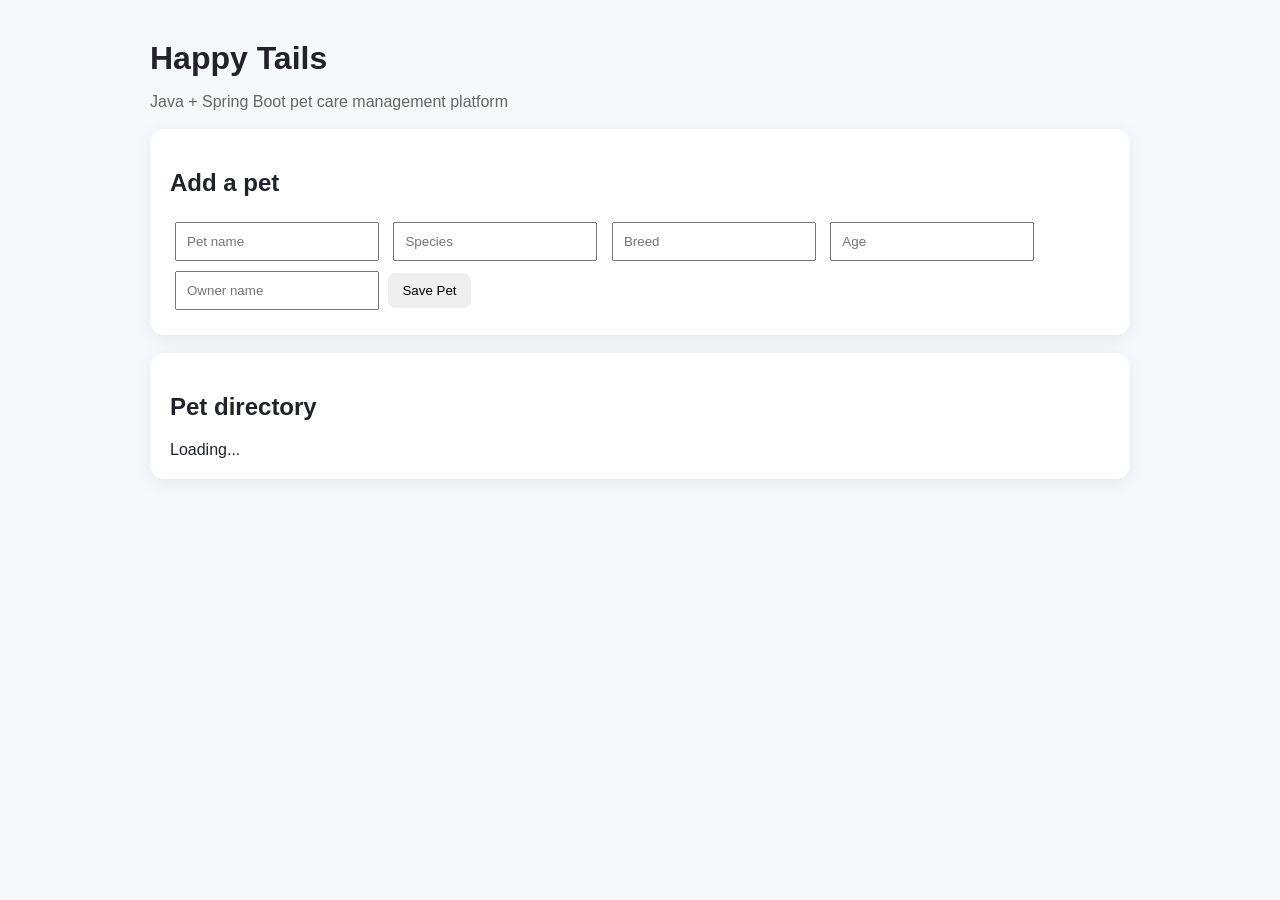
==== src/main/resources/static/index.html @ 71989a13 "Rebuild Happy Tails with Java and Spring Boot" ====
<!doctype html>
<html lang="en">
<head>
  <meta charset="utf-8">
  <meta name="viewport" content="width=device-width, initial-scale=1">
  <title>Happy Tails Pet Care</title>
  <style>
    body{font-family:Arial,sans-serif;max-width:980px;margin:40px auto;padding:0 20px;background:#f7f8fb;color:#20242a}h1{margin-bottom:6px}.card{background:white;border-radius:14px;padding:20px;margin:18px 0;box-shadow:0 4px 18px rgba(0,0,0,.07)}input{padding:10px;margin:5px;width:180px}button{padding:10px 14px;border:0;border-radius:8px;cursor:pointer}.pet{padding:12px 0;border-bottom:1px solid #eee}.muted{color:#666}
  </style>
</head>
<body>
  <h1>Happy Tails</h1>
  <p class="muted">Java + Spring Boot pet care management platform</p>
  <div class="card">
    <h2>Add a pet</h2>
    <form id="petForm">
      <input id="name" placeholder="Pet name" required>
      <input id="species" placeholder="Species" required>
      <input id="breed" placeholder="Breed">
      <input id="age" type="number" min="0" placeholder="Age" required>
      <input id="ownerName" placeholder="Owner name">
      <button type="submit">Save Pet</button>
    </form>
  </div>
  <div class="card"><h2>Pet directory</h2><div id="pets">Loading...</div></div>
<script>
async function loadPets(){const r=await fetch('/api/pets');const pets=await r.json();document.getElementById('pets').innerHTML=pets.length?pets.map(p=>`<div class="pet"><strong>${p.name}</strong> — ${p.species}${p.breed?' / '+p.breed:''}, age ${p.age}${p.ownerName?' · Owner: '+p.ownerName:''}</div>`).join(''):'No pets added yet.'}
document.getElementById('petForm').addEventListener('submit',async e=>{e.preventDefault();const body={name:name.value,species:species.value,breed:breed.value,age:Number(age.value),ownerName:ownerName.value};await fetch('/api/pets',{method:'POST',headers:{'Content-Type':'application/json'},body:JSON.stringify(body)});e.target.reset();loadPets();});
loadPets();
</script>
</body>
</html>
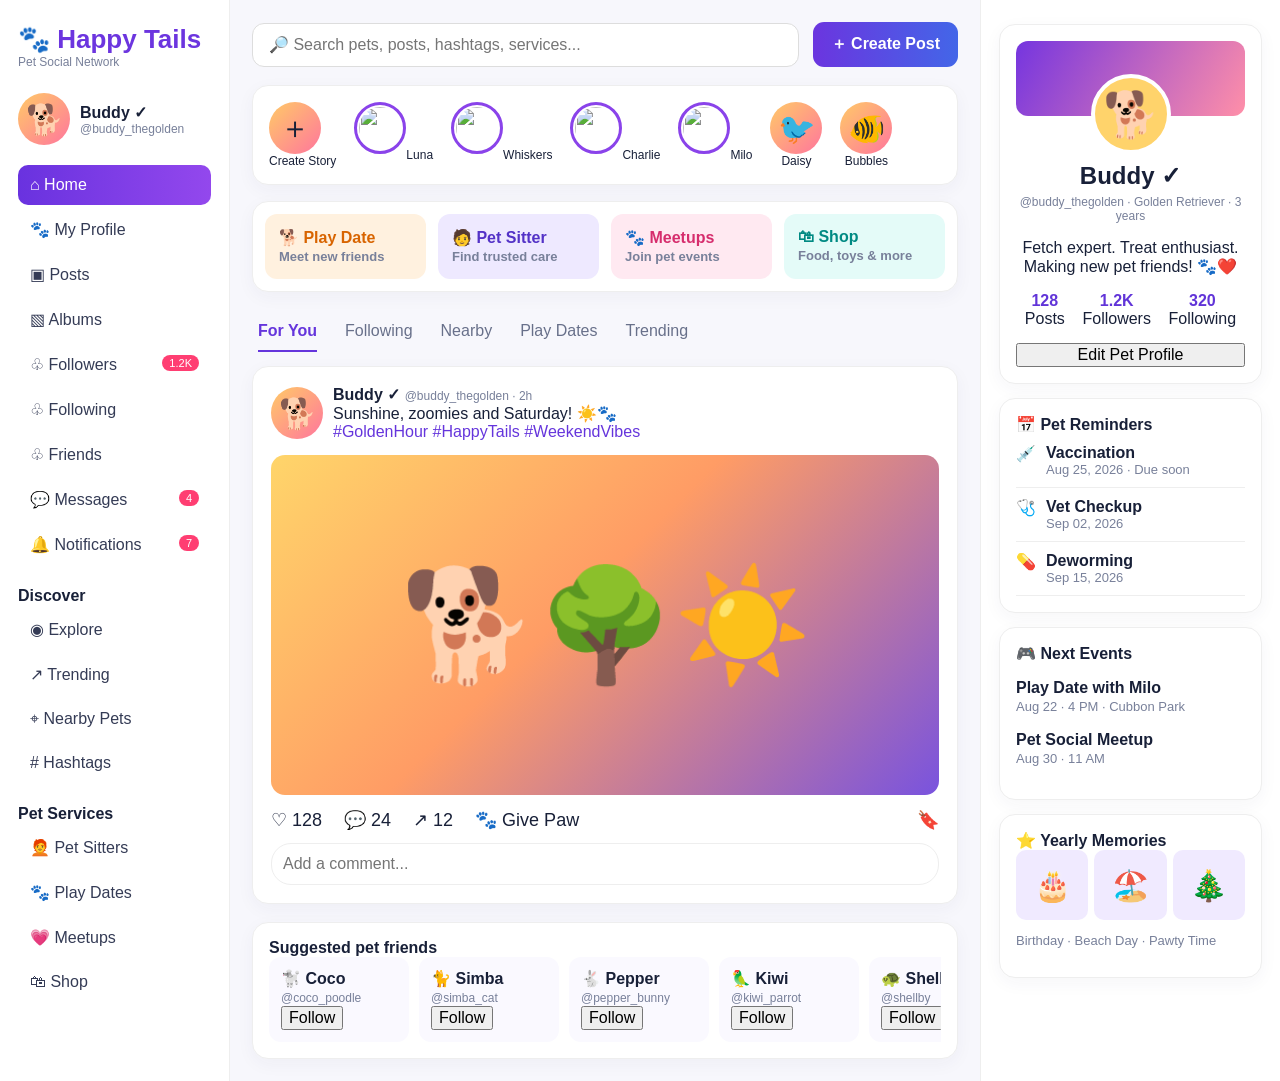
==== commit 7d4a0f99: "Redesign Happy Tails as professional pet social network" ====
--- a/src/main/resources/static/index.html
+++ b/src/main/resources/static/index.html
@@ -1,32 +1 @@
-<!doctype html>
-<html lang="en">
-<head>
-  <meta charset="utf-8">
-  <meta name="viewport" content="width=device-width, initial-scale=1">
-  <title>Happy Tails Pet Care</title>
-  <style>
-    body{font-family:Arial,sans-serif;max-width:980px;margin:40px auto;padding:0 20px;background:#f7f8fb;color:#20242a}h1{margin-bottom:6px}.card{background:white;border-radius:14px;padding:20px;margin:18px 0;box-shadow:0 4px 18px rgba(0,0,0,.07)}input{padding:10px;margin:5px;width:180px}button{padding:10px 14px;border:0;border-radius:8px;cursor:pointer}.pet{padding:12px 0;border-bottom:1px solid #eee}.muted{color:#666}
-  </style>
-</head>
-<body>
-  <h1>Happy Tails</h1>
-  <p class="muted">Java + Spring Boot pet care management platform</p>
-  <div class="card">
-    <h2>Add a pet</h2>
-    <form id="petForm">
-      <input id="name" placeholder="Pet name" required>
-      <input id="species" placeholder="Species" required>
-      <input id="breed" placeholder="Breed">
-      <input id="age" type="number" min="0" placeholder="Age" required>
-      <input id="ownerName" placeholder="Owner name">
-      <button type="submit">Save Pet</button>
-    </form>
-  </div>
-  <div class="card"><h2>Pet directory</h2><div id="pets">Loading...</div></div>
-<script>
-async function loadPets(){const r=await fetch('/api/pets');const pets=await r.json();document.getElementById('pets').innerHTML=pets.length?pets.map(p=>`<div class="pet"><strong>${p.name}</strong> — ${p.species}${p.breed?' / '+p.breed:''}, age ${p.age}${p.ownerName?' · Owner: '+p.ownerName:''}</div>`).join(''):'No pets added yet.'}
-document.getElementById('petForm').addEventListener('submit',async e=>{e.preventDefault();const body={name:name.value,species:species.value,breed:breed.value,age:Number(age.value),ownerName:ownerName.value};await fetch('/api/pets',{method:'POST',headers:{'Content-Type':'application/json'},body:JSON.stringify(body)});e.target.reset();loadPets();});
-loadPets();
-</script>
-</body>
-</html>
+<!doctype html><html lang="en"><head><meta charset="utf-8"><meta name="viewport" content="width=device-width,initial-scale=1"><title>Happy Tails — Pet Social Network</title><style>*{box-sizing:border-box}body{margin:0;font-family:Inter,Arial,sans-serif;background:#f7f7fc;color:#182038}button,input{font:inherit}.app{display:grid;grid-template-columns:230px 1fr 300px;min-height:100vh}.side,.right{background:#fff;padding:24px 18px;border-right:1px solid #eee}.right{border:0;border-left:1px solid #eee}.logo{font-size:26px;font-weight:800;color:#6c35df}.tag{font-size:12px;color:#78809a;margin-bottom:24px}.profile{display:flex;gap:10px;align-items:center;margin:20px 0}.avatar,.story img,.mini img{width:52px;height:52px;border-radius:50%;object-fit:cover}.avatar{display:grid;place-items:center;background:linear-gradient(135deg,#ffca67,#ff769d);font-size:30px}.handle{font-size:12px;color:#78809a}.nav a{display:block;padding:11px 12px;margin:4px 0;border-radius:10px;color:#343b55;text-decoration:none}.nav a:hover,.nav .active{background:linear-gradient(90deg,#6932df,#9348ed);color:white}.badge{float:right;background:#ff3e72;color:#fff;border-radius:20px;padding:2px 7px;font-size:11px}.main{padding:22px;min-width:0}.top{display:flex;gap:14px;align-items:center;margin-bottom:18px}.search{flex:1;padding:12px 16px;border:1px solid #ddd;border-radius:12px;background:#fff}.primary{background:linear-gradient(90deg,#6b35df,#4366e8);color:#fff;border:0;padding:12px 18px;border-radius:11px;font-weight:700;cursor:pointer}.stories,.quick,.card{background:#fff;border:1px solid #eee;border-radius:16px;box-shadow:0 5px 18px #31265b0b}.stories{display:flex;gap:18px;padding:16px;overflow:auto}.story{text-align:center;font-size:12px}.story img{border:3px solid #8a43ea;padding:2px}.quick{display:grid;grid-template-columns:repeat(4,1fr);gap:12px;padding:12px;margin:16px 0}.q{padding:14px;border-radius:12px;font-weight:700;cursor:pointer}.q:nth-child(1){background:#fff1df;color:#d86400}.q:nth-child(2){background:#eee9ff;color:#5332c7}.q:nth-child(3){background:#ffe9f1;color:#d62d6d}.q:nth-child(4){background:#e4fbf8;color:#008a83}.tabs{display:flex;gap:28px;padding:14px 6px;color:#68708a}.tabs b{color:#6535dc;border-bottom:2px solid #6535dc;padding-bottom:10px}.post{padding:18px;margin-bottom:18px}.posthead{display:flex;align-items:center;gap:10px}.postimg{height:340px;border-radius:14px;margin:14px 0;background:linear-gradient(135deg,#ffd56a,#ff9c65 45%,#7953de);display:grid;place-items:center;font-size:110px;overflow:hidden}.actions{display:flex;gap:22px;font-size:18px}.muted{color:#78809a;font-size:13px}.comment{margin-top:12px;width:100%;padding:11px;border:1px solid #eee;border-radius:20px}.suggest{padding:16px}.pets{display:flex;gap:10px;overflow:auto}.petpill{min-width:140px;padding:12px;background:#faf9ff;border-radius:12px}.right .card{padding:16px;margin-bottom:14px}.cover{height:75px;border-radius:12px;background:linear-gradient(120deg,#7535df,#ff8fa8)}.bigpet{width:80px;height:80px;border-radius:50%;background:#ffd36b;display:grid;place-items:center;font-size:45px;margin:-42px auto 8px;border:4px solid white}.stats{display:flex;justify-content:space-around;text-align:center;margin:15px 0}.stats b{display:block;color:#6134d8}.rem{display:flex;gap:10px;padding:10px 0;border-bottom:1px solid #eee}.memory{display:grid;grid-template-columns:repeat(3,1fr);gap:6px}.memory div{height:70px;border-radius:10px;display:grid;place-items:center;font-size:30px;background:#f0eaff}@media(max-width:1050px){.app{grid-template-columns:190px 1fr}.right{display:none}}@media(max-width:720px){.app{display:block}.side{display:none}.main{padding:12px}.quick{grid-template-columns:1fr 1fr}.postimg{height:260px}}</style></head><body><div class="app"><aside class="side"><div class="logo">🐾 Happy Tails</div><div class="tag">Pet Social Network</div><div class="profile"><div class="avatar">🐕</div><div><b>Buddy ✓</b><div class="handle">@buddy_thegolden</div></div></div><nav class="nav"><a class="active">⌂ Home</a><a>🐾 My Profile</a><a>▣ Posts</a><a>▧ Albums</a><a>♧ Followers <span class="badge">1.2K</span></a><a>♧ Following</a><a>♧ Friends</a><a>💬 Messages <span class="badge">4</span></a><a>🔔 Notifications <span class="badge">7</span></a><br><b>Discover</b><a>◉ Explore</a><a>↗ Trending</a><a>⌖ Nearby Pets</a><a># Hashtags</a><br><b>Pet Services</b><a>🧑‍🦰 Pet Sitters</a><a>🐾 Play Dates</a><a>💗 Meetups</a><a>🛍 Shop</a></nav></aside><main class="main"><div class="top"><input class="search" placeholder="🔎 Search pets, posts, hashtags, services..."><button class="primary" onclick="alert('Create a new pet post')">＋ Create Post</button></div><section class="stories"><div class="story"><div class="avatar">＋</div>Create Story</div><div class="story"><img src="https://images.unsplash.com/photo-1558788353-f76d92427f16?auto=format&fit=crop&w=120&q=80">Luna</div><div class="story"><img src="https://images.unsplash.com/photo-1573865526739-10659fec78a5?auto=format&fit=crop&w=120&q=80">Whiskers</div><div class="story"><img src="https://images.unsplash.com/photo-1585110396000-c9ffd4e4b308?auto=format&fit=crop&w=120&q=80">Charlie</div><div class="story"><img src="https://images.unsplash.com/photo-1548199973-03cce0bbc87b?auto=format&fit=crop&w=120&q=80">Milo</div><div class="story"><div class="avatar">🐦</div>Daisy</div><div class="story"><div class="avatar">🐠</div>Bubbles</div></section><section class="quick"><div class="q">🐕 Play Date<br><span class="muted">Meet new friends</span></div><div class="q">🧑 Pet Sitter<br><span class="muted">Find trusted care</span></div><div class="q">🐾 Meetups<br><span class="muted">Join pet events</span></div><div class="q">🛍 Shop<br><span class="muted">Food, toys & more</span></div></section><div class="tabs"><b>For You</b><span>Following</span><span>Nearby</span><span>Play Dates</span><span>Trending</span></div><article class="card post"><div class="posthead"><div class="avatar">🐕</div><div><b>Buddy ✓</b> <span class="handle">@buddy_thegolden · 2h</span><div>Sunshine, zoomies and Saturday! ☀️🐾</div><div style="color:#6535dc">#GoldenHour #HappyTails #WeekendVibes</div></div></div><div class="postimg">🐕🌳☀️</div><div class="actions"><span onclick="this.textContent='❤️ 129'" style="cursor:pointer">♡ 128</span><span>💬 24</span><span>↗ 12</span><span>🐾 Give Paw</span><span style="margin-left:auto">🔖</span></div><input class="comment" placeholder="Add a comment..."></article><section class="card suggest"><b>Suggested pet friends</b><div class="pets"><div class="petpill">🐩 <b>Coco</b><br><span class="handle">@coco_poodle</span><br><button>Follow</button></div><div class="petpill">🐈 <b>Simba</b><br><span class="handle">@simba_cat</span><br><button>Follow</button></div><div class="petpill">🐇 <b>Pepper</b><br><span class="handle">@pepper_bunny</span><br><button>Follow</button></div><div class="petpill">🦜 <b>Kiwi</b><br><span class="handle">@kiwi_parrot</span><br><button>Follow</button></div><div class="petpill">🐢 <b>Shellby</b><br><span class="handle">@shellby</span><br><button>Follow</button></div></div></section></main><aside class="right"><section class="card"><div class="cover"></div><div class="bigpet">🐕</div><h2 style="text-align:center;margin:5px">Buddy ✓</h2><div class="handle" style="text-align:center">@buddy_thegolden · Golden Retriever · 3 years</div><p style="text-align:center">Fetch expert. Treat enthusiast. Making new pet friends! 🐾❤️</p><div class="stats"><div><b>128</b>Posts</div><div><b>1.2K</b>Followers</div><div><b>320</b>Following</div></div><button style="width:100%">Edit Pet Profile</button></section><section class="card"><b>📅 Pet Reminders</b><div class="rem"><span>💉</span><div><b>Vaccination</b><div class="muted">Aug 25, 2026 · Due soon</div></div></div><div class="rem"><span>🩺</span><div><b>Vet Checkup</b><div class="muted">Sep 02, 2026</div></div></div><div class="rem"><span>💊</span><div><b>Deworming</b><div class="muted">Sep 15, 2026</div></div></div></section><section class="card"><b>🎮 Next Events</b><p><b>Play Date with Milo</b><br><span class="muted">Aug 22 · 4 PM · Cubbon Park</span></p><p><b>Pet Social Meetup</b><br><span class="muted">Aug 30 · 11 AM</span></p></section><section class="card"><b>⭐ Yearly Memories</b><div class="memory"><div>🎂</div><div>🏖️</div><div>🎄</div></div><p class="muted">Birthday · Beach Day · Pawty Time</p></section></aside></div><script>document.querySelectorAll('.petpill button').forEach(b=>b.onclick=()=>{b.textContent=b.textContent==='Following'?'Follow':'Following'});</script></body></html>
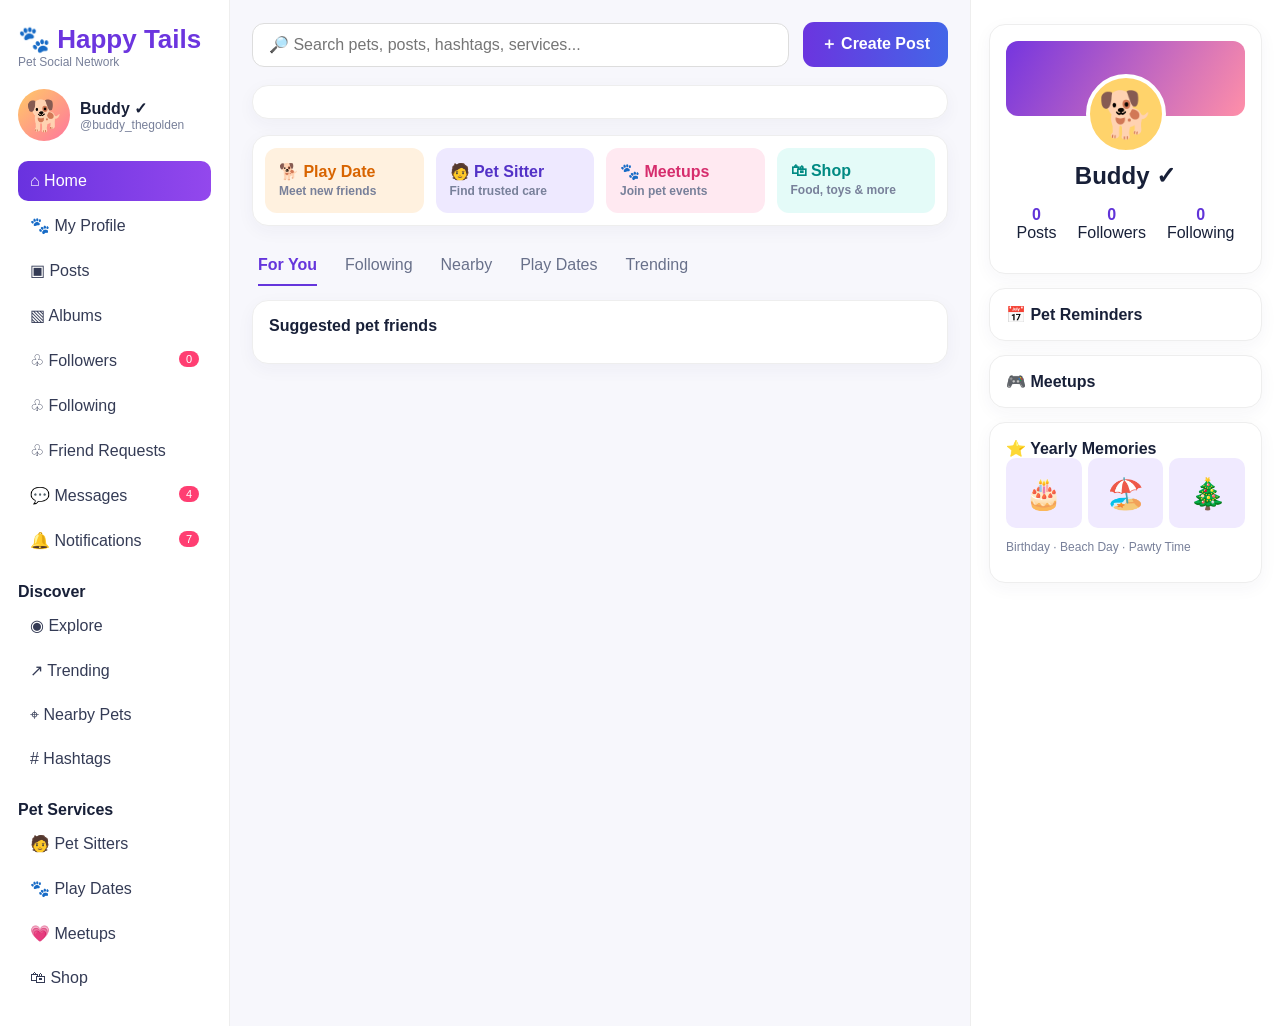
==== commit 3692a57f: "Connect pet social UI to Spring Boot APIs" ====
--- a/src/main/resources/static/index.html
+++ b/src/main/resources/static/index.html
@@ -1 +1,15 @@
-<!doctype html><html lang="en"><head><meta charset="utf-8"><meta name="viewport" content="width=device-width,initial-scale=1"><title>Happy Tails — Pet Social Network</title><style>*{box-sizing:border-box}body{margin:0;font-family:Inter,Arial,sans-serif;background:#f7f7fc;color:#182038}button,input{font:inherit}.app{display:grid;grid-template-columns:230px 1fr 300px;min-height:100vh}.side,.right{background:#fff;padding:24px 18px;border-right:1px solid #eee}.right{border:0;border-left:1px solid #eee}.logo{font-size:26px;font-weight:800;color:#6c35df}.tag{font-size:12px;color:#78809a;margin-bottom:24px}.profile{display:flex;gap:10px;align-items:center;margin:20px 0}.avatar,.story img,.mini img{width:52px;height:52px;border-radius:50%;object-fit:cover}.avatar{display:grid;place-items:center;background:linear-gradient(135deg,#ffca67,#ff769d);font-size:30px}.handle{font-size:12px;color:#78809a}.nav a{display:block;padding:11px 12px;margin:4px 0;border-radius:10px;color:#343b55;text-decoration:none}.nav a:hover,.nav .active{background:linear-gradient(90deg,#6932df,#9348ed);color:white}.badge{float:right;background:#ff3e72;color:#fff;border-radius:20px;padding:2px 7px;font-size:11px}.main{padding:22px;min-width:0}.top{display:flex;gap:14px;align-items:center;margin-bottom:18px}.search{flex:1;padding:12px 16px;border:1px solid #ddd;border-radius:12px;background:#fff}.primary{background:linear-gradient(90deg,#6b35df,#4366e8);color:#fff;border:0;padding:12px 18px;border-radius:11px;font-weight:700;cursor:pointer}.stories,.quick,.card{background:#fff;border:1px solid #eee;border-radius:16px;box-shadow:0 5px 18px #31265b0b}.stories{display:flex;gap:18px;padding:16px;overflow:auto}.story{text-align:center;font-size:12px}.story img{border:3px solid #8a43ea;padding:2px}.quick{display:grid;grid-template-columns:repeat(4,1fr);gap:12px;padding:12px;margin:16px 0}.q{padding:14px;border-radius:12px;font-weight:700;cursor:pointer}.q:nth-child(1){background:#fff1df;color:#d86400}.q:nth-child(2){background:#eee9ff;color:#5332c7}.q:nth-child(3){background:#ffe9f1;color:#d62d6d}.q:nth-child(4){background:#e4fbf8;color:#008a83}.tabs{display:flex;gap:28px;padding:14px 6px;color:#68708a}.tabs b{color:#6535dc;border-bottom:2px solid #6535dc;padding-bottom:10px}.post{padding:18px;margin-bottom:18px}.posthead{display:flex;align-items:center;gap:10px}.postimg{height:340px;border-radius:14px;margin:14px 0;background:linear-gradient(135deg,#ffd56a,#ff9c65 45%,#7953de);display:grid;place-items:center;font-size:110px;overflow:hidden}.actions{display:flex;gap:22px;font-size:18px}.muted{color:#78809a;font-size:13px}.comment{margin-top:12px;width:100%;padding:11px;border:1px solid #eee;border-radius:20px}.suggest{padding:16px}.pets{display:flex;gap:10px;overflow:auto}.petpill{min-width:140px;padding:12px;background:#faf9ff;border-radius:12px}.right .card{padding:16px;margin-bottom:14px}.cover{height:75px;border-radius:12px;background:linear-gradient(120deg,#7535df,#ff8fa8)}.bigpet{width:80px;height:80px;border-radius:50%;background:#ffd36b;display:grid;place-items:center;font-size:45px;margin:-42px auto 8px;border:4px solid white}.stats{display:flex;justify-content:space-around;text-align:center;margin:15px 0}.stats b{display:block;color:#6134d8}.rem{display:flex;gap:10px;padding:10px 0;border-bottom:1px solid #eee}.memory{display:grid;grid-template-columns:repeat(3,1fr);gap:6px}.memory div{height:70px;border-radius:10px;display:grid;place-items:center;font-size:30px;background:#f0eaff}@media(max-width:1050px){.app{grid-template-columns:190px 1fr}.right{display:none}}@media(max-width:720px){.app{display:block}.side{display:none}.main{padding:12px}.quick{grid-template-columns:1fr 1fr}.postimg{height:260px}}</style></head><body><div class="app"><aside class="side"><div class="logo">🐾 Happy Tails</div><div class="tag">Pet Social Network</div><div class="profile"><div class="avatar">🐕</div><div><b>Buddy ✓</b><div class="handle">@buddy_thegolden</div></div></div><nav class="nav"><a class="active">⌂ Home</a><a>🐾 My Profile</a><a>▣ Posts</a><a>▧ Albums</a><a>♧ Followers <span class="badge">1.2K</span></a><a>♧ Following</a><a>♧ Friends</a><a>💬 Messages <span class="badge">4</span></a><a>🔔 Notifications <span class="badge">7</span></a><br><b>Discover</b><a>◉ Explore</a><a>↗ Trending</a><a>⌖ Nearby Pets</a><a># Hashtags</a><br><b>Pet Services</b><a>🧑‍🦰 Pet Sitters</a><a>🐾 Play Dates</a><a>💗 Meetups</a><a>🛍 Shop</a></nav></aside><main class="main"><div class="top"><input class="search" placeholder="🔎 Search pets, posts, hashtags, services..."><button class="primary" onclick="alert('Create a new pet post')">＋ Create Post</button></div><section class="stories"><div class="story"><div class="avatar">＋</div>Create Story</div><div class="story"><img src="https://images.unsplash.com/photo-1558788353-f76d92427f16?auto=format&fit=crop&w=120&q=80">Luna</div><div class="story"><img src="https://images.unsplash.com/photo-1573865526739-10659fec78a5?auto=format&fit=crop&w=120&q=80">Whiskers</div><div class="story"><img src="https://images.unsplash.com/photo-1585110396000-c9ffd4e4b308?auto=format&fit=crop&w=120&q=80">Charlie</div><div class="story"><img src="https://images.unsplash.com/photo-1548199973-03cce0bbc87b?auto=format&fit=crop&w=120&q=80">Milo</div><div class="story"><div class="avatar">🐦</div>Daisy</div><div class="story"><div class="avatar">🐠</div>Bubbles</div></section><section class="quick"><div class="q">🐕 Play Date<br><span class="muted">Meet new friends</span></div><div class="q">🧑 Pet Sitter<br><span class="muted">Find trusted care</span></div><div class="q">🐾 Meetups<br><span class="muted">Join pet events</span></div><div class="q">🛍 Shop<br><span class="muted">Food, toys & more</span></div></section><div class="tabs"><b>For You</b><span>Following</span><span>Nearby</span><span>Play Dates</span><span>Trending</span></div><article class="card post"><div class="posthead"><div class="avatar">🐕</div><div><b>Buddy ✓</b> <span class="handle">@buddy_thegolden · 2h</span><div>Sunshine, zoomies and Saturday! ☀️🐾</div><div style="color:#6535dc">#GoldenHour #HappyTails #WeekendVibes</div></div></div><div class="postimg">🐕🌳☀️</div><div class="actions"><span onclick="this.textContent='❤️ 129'" style="cursor:pointer">♡ 128</span><span>💬 24</span><span>↗ 12</span><span>🐾 Give Paw</span><span style="margin-left:auto">🔖</span></div><input class="comment" placeholder="Add a comment..."></article><section class="card suggest"><b>Suggested pet friends</b><div class="pets"><div class="petpill">🐩 <b>Coco</b><br><span class="handle">@coco_poodle</span><br><button>Follow</button></div><div class="petpill">🐈 <b>Simba</b><br><span class="handle">@simba_cat</span><br><button>Follow</button></div><div class="petpill">🐇 <b>Pepper</b><br><span class="handle">@pepper_bunny</span><br><button>Follow</button></div><div class="petpill">🦜 <b>Kiwi</b><br><span class="handle">@kiwi_parrot</span><br><button>Follow</button></div><div class="petpill">🐢 <b>Shellby</b><br><span class="handle">@shellby</span><br><button>Follow</button></div></div></section></main><aside class="right"><section class="card"><div class="cover"></div><div class="bigpet">🐕</div><h2 style="text-align:center;margin:5px">Buddy ✓</h2><div class="handle" style="text-align:center">@buddy_thegolden · Golden Retriever · 3 years</div><p style="text-align:center">Fetch expert. Treat enthusiast. Making new pet friends! 🐾❤️</p><div class="stats"><div><b>128</b>Posts</div><div><b>1.2K</b>Followers</div><div><b>320</b>Following</div></div><button style="width:100%">Edit Pet Profile</button></section><section class="card"><b>📅 Pet Reminders</b><div class="rem"><span>💉</span><div><b>Vaccination</b><div class="muted">Aug 25, 2026 · Due soon</div></div></div><div class="rem"><span>🩺</span><div><b>Vet Checkup</b><div class="muted">Sep 02, 2026</div></div></div><div class="rem"><span>💊</span><div><b>Deworming</b><div class="muted">Sep 15, 2026</div></div></div></section><section class="card"><b>🎮 Next Events</b><p><b>Play Date with Milo</b><br><span class="muted">Aug 22 · 4 PM · Cubbon Park</span></p><p><b>Pet Social Meetup</b><br><span class="muted">Aug 30 · 11 AM</span></p></section><section class="card"><b>⭐ Yearly Memories</b><div class="memory"><div>🎂</div><div>🏖️</div><div>🎄</div></div><p class="muted">Birthday · Beach Day · Pawty Time</p></section></aside></div><script>document.querySelectorAll('.petpill button').forEach(b=>b.onclick=()=>{b.textContent=b.textContent==='Following'?'Follow':'Following'});</script></body></html>+<!doctype html><html lang="en"><head><meta charset="utf-8"><meta name="viewport" content="width=device-width,initial-scale=1"><title>Happy Tails — Pet Social Network</title><style>*{box-sizing:border-box}body{margin:0;font-family:Inter,Arial,sans-serif;background:#f7f7fc;color:#182038}button,input{font:inherit}.app{display:grid;grid-template-columns:230px 1fr 310px;min-height:100vh}.side,.right{background:#fff;padding:24px 18px;border-right:1px solid #eee}.right{border:0;border-left:1px solid #eee}.logo{font-size:26px;font-weight:800;color:#6c35df}.tag,.muted,.handle{font-size:12px;color:#78809a}.profile{display:flex;gap:10px;align-items:center;margin:20px 0}.avatar{width:52px;height:52px;border-radius:50%;display:grid;place-items:center;background:linear-gradient(135deg,#ffca67,#ff769d);font-size:30px}.nav a{display:block;padding:11px 12px;margin:4px 0;border-radius:10px;color:#343b55;text-decoration:none;cursor:pointer}.nav a:hover,.nav .active{background:linear-gradient(90deg,#6932df,#9348ed);color:white}.badge{float:right;background:#ff3e72;color:#fff;border-radius:20px;padding:2px 7px;font-size:11px}.main{padding:22px;min-width:0}.top{display:flex;gap:14px;align-items:center;margin-bottom:18px}.search{flex:1;padding:12px 16px;border:1px solid #ddd;border-radius:12px;background:#fff}.primary{background:linear-gradient(90deg,#6b35df,#4366e8);color:#fff;border:0;padding:12px 18px;border-radius:11px;font-weight:700;cursor:pointer}.card,.stories,.quick{background:#fff;border:1px solid #eee;border-radius:16px;box-shadow:0 5px 18px #31265b0b}.stories{display:flex;gap:14px;padding:16px;overflow:auto}.story{text-align:center;font-size:12px;min-width:62px}.story .avatar{margin:auto;border:3px solid #8a43ea}.quick{display:grid;grid-template-columns:repeat(4,1fr);gap:12px;padding:12px;margin:16px 0}.q{padding:14px;border-radius:12px;font-weight:700;cursor:pointer}.q:nth-child(1){background:#fff1df;color:#d86400}.q:nth-child(2){background:#eee9ff;color:#5332c7}.q:nth-child(3){background:#ffe9f1;color:#d62d6d}.q:nth-child(4){background:#e4fbf8;color:#008a83}.tabs{display:flex;gap:28px;padding:14px 6px;color:#68708a}.tabs b{color:#6535dc;border-bottom:2px solid #6535dc;padding-bottom:10px}.post{padding:18px;margin-bottom:18px}.posthead{display:flex;align-items:center;gap:10px}.postimg{height:320px;border-radius:14px;margin:14px 0;background:linear-gradient(135deg,#ffe06e,#ffa364 48%,#7653df);display:grid;place-items:center;font-size:100px}.actions{display:flex;gap:22px;font-size:16px;align-items:center}.action{cursor:pointer;border:0;background:none}.comment{margin-top:12px;width:100%;padding:11px;border:1px solid #eee;border-radius:20px}.suggest{padding:16px}.pets{display:flex;gap:10px;overflow:auto;margin-top:12px}.petpill{min-width:150px;padding:12px;background:#faf9ff;border-radius:12px}.petpill button{margin-top:8px;border:1px solid #7241df;background:#fff;color:#6234d6;border-radius:8px;padding:6px 10px;cursor:pointer}.right .card{padding:16px;margin-bottom:14px}.cover{height:75px;border-radius:12px;background:linear-gradient(120deg,#7535df,#ff8fa8)}.bigpet{width:80px;height:80px;border-radius:50%;background:#ffd36b;display:grid;place-items:center;font-size:45px;margin:-42px auto 8px;border:4px solid white}.stats{display:flex;justify-content:space-around;text-align:center;margin:15px 0}.stats b{display:block;color:#6134d8}.rem{display:flex;gap:10px;padding:10px 0;border-bottom:1px solid #eee}.memory{display:grid;grid-template-columns:repeat(3,1fr);gap:6px}.memory div{height:70px;border-radius:10px;display:grid;place-items:center;font-size:30px;background:#f0eaff}.toast{position:fixed;right:20px;bottom:20px;background:#1f2440;color:#fff;padding:12px 16px;border-radius:10px;display:none}@media(max-width:1050px){.app{grid-template-columns:190px 1fr}.right{display:none}}@media(max-width:720px){.app{display:block}.side{display:none}.main{padding:12px}.quick{grid-template-columns:1fr 1fr}.postimg{height:240px}}</style></head><body><div class="app"><aside class="side"><div class="logo">🐾 Happy Tails</div><div class="tag">Pet Social Network</div><div class="profile"><div class="avatar">🐕</div><div><b id="sideName">Buddy ✓</b><div class="handle" id="sideHandle">@buddy_thegolden</div></div></div><nav class="nav"><a class="active">⌂ Home</a><a>🐾 My Profile</a><a>▣ Posts</a><a>▧ Albums</a><a>♧ Followers <span class="badge" id="followersBadge">0</span></a><a>♧ Following</a><a>♧ Friend Requests</a><a>💬 Messages <span class="badge">4</span></a><a>🔔 Notifications <span class="badge">7</span></a><br><b>Discover</b><a>◉ Explore</a><a>↗ Trending</a><a>⌖ Nearby Pets</a><a># Hashtags</a><br><b>Pet Services</b><a>🧑 Pet Sitters</a><a>🐾 Play Dates</a><a>💗 Meetups</a><a>🛍 Shop</a></nav></aside><main class="main"><div class="top"><input class="search" id="search" placeholder="🔎 Search pets, posts, hashtags, services..."><button class="primary" id="createPost">＋ Create Post</button></div><section class="stories" id="stories"></section><section class="quick"><div class="q">🐕 Play Date<br><span class="muted">Meet new friends</span></div><div class="q">🧑 Pet Sitter<br><span class="muted">Find trusted care</span></div><div class="q">🐾 Meetups<br><span class="muted">Join pet events</span></div><div class="q">🛍 Shop<br><span class="muted">Food, toys & more</span></div></section><div class="tabs"><b>For You</b><span>Following</span><span>Nearby</span><span>Play Dates</span><span>Trending</span></div><div id="feed"></div><section class="card suggest"><b>Suggested pet friends</b><div class="pets" id="suggested"></div></section></main><aside class="right"><section class="card"><div class="cover"></div><div class="bigpet">🐕</div><h2 style="text-align:center;margin:5px" id="profileName">Buddy ✓</h2><div class="handle" style="text-align:center" id="profileMeta"></div><p style="text-align:center" id="profileBio"></p><div class="stats"><div><b id="postCount">0</b>Posts</div><div><b id="followers">0</b>Followers</div><div><b id="following">0</b>Following</div></div></section><section class="card"><b>📅 Pet Reminders</b><div id="reminders"></div></section><section class="card"><b>🎮 Meetups</b><div id="meetups"></div></section><section class="card"><b>⭐ Yearly Memories</b><div class="memory"><div>🎂</div><div>🏖️</div><div>🎄</div></div><p class="muted">Birthday · Beach Day · Pawty Time</p></section></aside></div><div class="toast" id="toast"></div><script>
+const api='/api/social';let me=null,profiles=[],posts=[];const emoji=s=>({Dog:'🐕',Cat:'🐈',Rabbit:'🐇',Bird:'🦜',Fish:'🐠',Turtle:'🐢'}[s]||'🐾');
+function toast(t){const e=document.getElementById('toast');e.textContent=t;e.style.display='block';setTimeout(()=>e.style.display='none',2200)}
+async function j(url,opt){const r=await fetch(url,opt);if(!r.ok)throw new Error(await r.text());return r.json()}
+async function load(){profiles=await j(api+'/profiles');me=profiles.find(p=>p.handle==='@buddy_thegolden')||profiles[0];if(!me)return;document.getElementById('sideName').textContent=me.name+' ✓';document.getElementById('sideHandle').textContent=me.handle;document.getElementById('profileName').textContent=me.name+' ✓';document.getElementById('profileMeta').textContent=[me.handle,me.breed,me.location].filter(Boolean).join(' · ');document.getElementById('profileBio').textContent=me.bio||'';document.getElementById('followers').textContent=me.followers;document.getElementById('following').textContent=me.following;document.getElementById('followersBadge').textContent=me.followers;renderStories();renderSuggestions();await Promise.all([loadPosts(),loadReminders(),loadMeetups()])}
+function renderStories(){document.getElementById('stories').innerHTML='<div class="story"><div class="avatar">＋</div>Create Story</div>'+profiles.slice(0,8).map(p=>`<div class="story"><div class="avatar">${emoji(p.species)}</div>${p.name}</div>`).join('')}
+function renderSuggestions(){document.getElementById('suggested').innerHTML=profiles.filter(p=>p.id!==me.id).slice(0,8).map(p=>`<div class="petpill" data-id="${p.id}">${emoji(p.species)} <b>${p.name}</b><br><span class="handle">${p.handle}</span><br><button onclick="followPet(${p.id},this)">Follow</button></div>`).join('')}
+async function followPet(id,b){try{await j(api+'/follows',{method:'POST',headers:{'Content-Type':'application/json'},body:JSON.stringify({followerPetId:me.id,followingPetId:id})});b.textContent='Following';b.disabled=true;me.following++;document.getElementById('following').textContent=me.following;toast('Pet followed 🐾')}catch(e){b.textContent='Following';toast('Already following')}</nasync function loadPosts(){posts=await j(api+'/profiles/'+me.id+'/posts');document.getElementById('postCount').textContent=posts.length;const f=document.getElementById('feed');f.innerHTML=posts.length?posts.map(p=>`<article class="card post"><div class="posthead"><div class="avatar">${emoji(me.species)}</div><div><b>${me.name} ✓</b> <span class="handle">${me.handle}</span><div>${p.caption}</div></div></div><div class="postimg">${emoji(me.species)} 🌳 ☀️</div><div class="actions"><button class="action" onclick="givePaw(${p.id},this)">♡ ${p.pawCount}</button><span>💬 ${p.commentCount}</span><span>↗ Share</span><span style="margin-left:auto">🔖</span></div><input class="comment" placeholder="Add a comment..."></article>`).join(''):'<article class="card post">No posts yet.</article>'}
+async function givePaw(id,b){const p=await j(api+'/posts/'+id+'/paw',{method:'POST'});b.textContent='❤️ '+p.pawCount;toast('Paw given ❤️')}
+document.getElementById('createPost').onclick=async()=>{if(!me)return;const caption=prompt('What does your pet want to share?');if(!caption)return;await j(api+'/posts',{method:'POST',headers:{'Content-Type':'application/json'},body:JSON.stringify({petProfileId:me.id,caption})});toast('Post published');loadPosts()};
+async function loadReminders(){const rs=await j(api+'/profiles/'+me.id+'/reminders');document.getElementById('reminders').innerHTML=rs.map(r=>`<div class="rem"><span>${r.type==='VACCINATION'?'💉':r.type==='VET'?'🩺':'💊'}</span><div><b>${r.title}</b><div class="muted">${r.dueDate}${r.completed?' · Completed':''}</div></div></div>`).join('')||'<p class="muted">No reminders.</p>'}
+async function loadMeetups(){const ms=await j(api+'/meetups');document.getElementById('meetups').innerHTML=ms.slice(0,3).map(m=>`<p><b>${m.title}</b><br><span class="muted">${m.location} · ${m.attendeeCount} attending</span></p>`).join('')||'<p class="muted">No meetups yet.</p>'}
+document.getElementById('search').addEventListener('input',e=>{const q=e.target.value.toLowerCase();document.querySelectorAll('.petpill').forEach(x=>x.style.display=x.textContent.toLowerCase().includes(q)?'block':'none')});
+load().catch(e=>{console.error(e);toast('Social API is starting. Refresh shortly.')});
+</script></body></html>
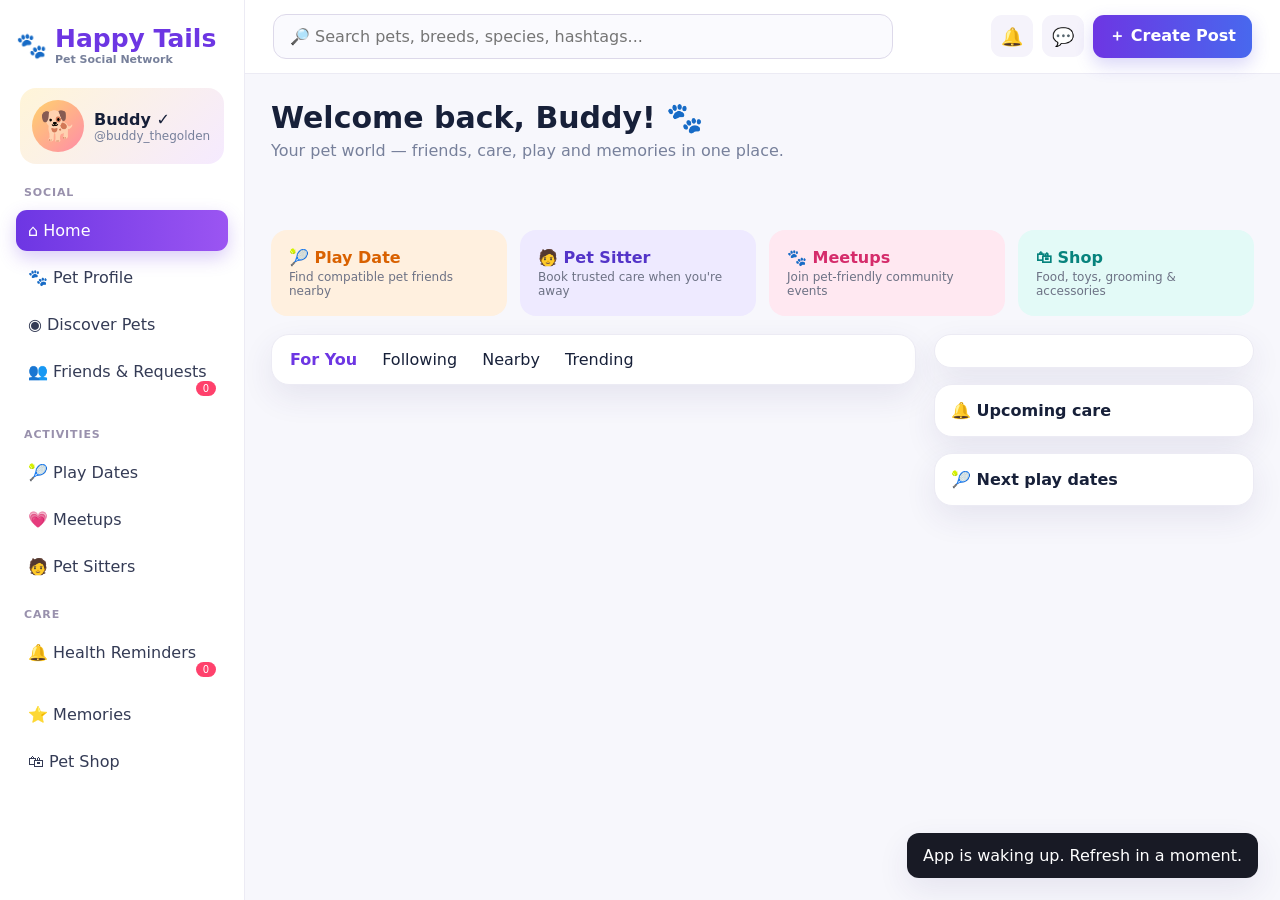
==== commit fb584785: "Build fully interactive Happy Tails pet social app" ====
--- a/src/main/resources/static/index.html
+++ b/src/main/resources/static/index.html
@@ -1,15 +1,67 @@
-<!doctype html><html lang="en"><head><meta charset="utf-8"><meta name="viewport" content="width=device-width,initial-scale=1"><title>Happy Tails — Pet Social Network</title><style>*{box-sizing:border-box}body{margin:0;font-family:Inter,Arial,sans-serif;background:#f7f7fc;color:#182038}button,input{font:inherit}.app{display:grid;grid-template-columns:230px 1fr 310px;min-height:100vh}.side,.right{background:#fff;padding:24px 18px;border-right:1px solid #eee}.right{border:0;border-left:1px solid #eee}.logo{font-size:26px;font-weight:800;color:#6c35df}.tag,.muted,.handle{font-size:12px;color:#78809a}.profile{display:flex;gap:10px;align-items:center;margin:20px 0}.avatar{width:52px;height:52px;border-radius:50%;display:grid;place-items:center;background:linear-gradient(135deg,#ffca67,#ff769d);font-size:30px}.nav a{display:block;padding:11px 12px;margin:4px 0;border-radius:10px;color:#343b55;text-decoration:none;cursor:pointer}.nav a:hover,.nav .active{background:linear-gradient(90deg,#6932df,#9348ed);color:white}.badge{float:right;background:#ff3e72;color:#fff;border-radius:20px;padding:2px 7px;font-size:11px}.main{padding:22px;min-width:0}.top{display:flex;gap:14px;align-items:center;margin-bottom:18px}.search{flex:1;padding:12px 16px;border:1px solid #ddd;border-radius:12px;background:#fff}.primary{background:linear-gradient(90deg,#6b35df,#4366e8);color:#fff;border:0;padding:12px 18px;border-radius:11px;font-weight:700;cursor:pointer}.card,.stories,.quick{background:#fff;border:1px solid #eee;border-radius:16px;box-shadow:0 5px 18px #31265b0b}.stories{display:flex;gap:14px;padding:16px;overflow:auto}.story{text-align:center;font-size:12px;min-width:62px}.story .avatar{margin:auto;border:3px solid #8a43ea}.quick{display:grid;grid-template-columns:repeat(4,1fr);gap:12px;padding:12px;margin:16px 0}.q{padding:14px;border-radius:12px;font-weight:700;cursor:pointer}.q:nth-child(1){background:#fff1df;color:#d86400}.q:nth-child(2){background:#eee9ff;color:#5332c7}.q:nth-child(3){background:#ffe9f1;color:#d62d6d}.q:nth-child(4){background:#e4fbf8;color:#008a83}.tabs{display:flex;gap:28px;padding:14px 6px;color:#68708a}.tabs b{color:#6535dc;border-bottom:2px solid #6535dc;padding-bottom:10px}.post{padding:18px;margin-bottom:18px}.posthead{display:flex;align-items:center;gap:10px}.postimg{height:320px;border-radius:14px;margin:14px 0;background:linear-gradient(135deg,#ffe06e,#ffa364 48%,#7653df);display:grid;place-items:center;font-size:100px}.actions{display:flex;gap:22px;font-size:16px;align-items:center}.action{cursor:pointer;border:0;background:none}.comment{margin-top:12px;width:100%;padding:11px;border:1px solid #eee;border-radius:20px}.suggest{padding:16px}.pets{display:flex;gap:10px;overflow:auto;margin-top:12px}.petpill{min-width:150px;padding:12px;background:#faf9ff;border-radius:12px}.petpill button{margin-top:8px;border:1px solid #7241df;background:#fff;color:#6234d6;border-radius:8px;padding:6px 10px;cursor:pointer}.right .card{padding:16px;margin-bottom:14px}.cover{height:75px;border-radius:12px;background:linear-gradient(120deg,#7535df,#ff8fa8)}.bigpet{width:80px;height:80px;border-radius:50%;background:#ffd36b;display:grid;place-items:center;font-size:45px;margin:-42px auto 8px;border:4px solid white}.stats{display:flex;justify-content:space-around;text-align:center;margin:15px 0}.stats b{display:block;color:#6134d8}.rem{display:flex;gap:10px;padding:10px 0;border-bottom:1px solid #eee}.memory{display:grid;grid-template-columns:repeat(3,1fr);gap:6px}.memory div{height:70px;border-radius:10px;display:grid;place-items:center;font-size:30px;background:#f0eaff}.toast{position:fixed;right:20px;bottom:20px;background:#1f2440;color:#fff;padding:12px 16px;border-radius:10px;display:none}@media(max-width:1050px){.app{grid-template-columns:190px 1fr}.right{display:none}}@media(max-width:720px){.app{display:block}.side{display:none}.main{padding:12px}.quick{grid-template-columns:1fr 1fr}.postimg{height:240px}}</style></head><body><div class="app"><aside class="side"><div class="logo">🐾 Happy Tails</div><div class="tag">Pet Social Network</div><div class="profile"><div class="avatar">🐕</div><div><b id="sideName">Buddy ✓</b><div class="handle" id="sideHandle">@buddy_thegolden</div></div></div><nav class="nav"><a class="active">⌂ Home</a><a>🐾 My Profile</a><a>▣ Posts</a><a>▧ Albums</a><a>♧ Followers <span class="badge" id="followersBadge">0</span></a><a>♧ Following</a><a>♧ Friend Requests</a><a>💬 Messages <span class="badge">4</span></a><a>🔔 Notifications <span class="badge">7</span></a><br><b>Discover</b><a>◉ Explore</a><a>↗ Trending</a><a>⌖ Nearby Pets</a><a># Hashtags</a><br><b>Pet Services</b><a>🧑 Pet Sitters</a><a>🐾 Play Dates</a><a>💗 Meetups</a><a>🛍 Shop</a></nav></aside><main class="main"><div class="top"><input class="search" id="search" placeholder="🔎 Search pets, posts, hashtags, services..."><button class="primary" id="createPost">＋ Create Post</button></div><section class="stories" id="stories"></section><section class="quick"><div class="q">🐕 Play Date<br><span class="muted">Meet new friends</span></div><div class="q">🧑 Pet Sitter<br><span class="muted">Find trusted care</span></div><div class="q">🐾 Meetups<br><span class="muted">Join pet events</span></div><div class="q">🛍 Shop<br><span class="muted">Food, toys & more</span></div></section><div class="tabs"><b>For You</b><span>Following</span><span>Nearby</span><span>Play Dates</span><span>Trending</span></div><div id="feed"></div><section class="card suggest"><b>Suggested pet friends</b><div class="pets" id="suggested"></div></section></main><aside class="right"><section class="card"><div class="cover"></div><div class="bigpet">🐕</div><h2 style="text-align:center;margin:5px" id="profileName">Buddy ✓</h2><div class="handle" style="text-align:center" id="profileMeta"></div><p style="text-align:center" id="profileBio"></p><div class="stats"><div><b id="postCount">0</b>Posts</div><div><b id="followers">0</b>Followers</div><div><b id="following">0</b>Following</div></div></section><section class="card"><b>📅 Pet Reminders</b><div id="reminders"></div></section><section class="card"><b>🎮 Meetups</b><div id="meetups"></div></section><section class="card"><b>⭐ Yearly Memories</b><div class="memory"><div>🎂</div><div>🏖️</div><div>🎄</div></div><p class="muted">Birthday · Beach Day · Pawty Time</p></section></aside></div><div class="toast" id="toast"></div><script>
-const api='/api/social';let me=null,profiles=[],posts=[];const emoji=s=>({Dog:'🐕',Cat:'🐈',Rabbit:'🐇',Bird:'🦜',Fish:'🐠',Turtle:'🐢'}[s]||'🐾');
-function toast(t){const e=document.getElementById('toast');e.textContent=t;e.style.display='block';setTimeout(()=>e.style.display='none',2200)}
-async function j(url,opt){const r=await fetch(url,opt);if(!r.ok)throw new Error(await r.text());return r.json()}
-async function load(){profiles=await j(api+'/profiles');me=profiles.find(p=>p.handle==='@buddy_thegolden')||profiles[0];if(!me)return;document.getElementById('sideName').textContent=me.name+' ✓';document.getElementById('sideHandle').textContent=me.handle;document.getElementById('profileName').textContent=me.name+' ✓';document.getElementById('profileMeta').textContent=[me.handle,me.breed,me.location].filter(Boolean).join(' · ');document.getElementById('profileBio').textContent=me.bio||'';document.getElementById('followers').textContent=me.followers;document.getElementById('following').textContent=me.following;document.getElementById('followersBadge').textContent=me.followers;renderStories();renderSuggestions();await Promise.all([loadPosts(),loadReminders(),loadMeetups()])}
-function renderStories(){document.getElementById('stories').innerHTML='<div class="story"><div class="avatar">＋</div>Create Story</div>'+profiles.slice(0,8).map(p=>`<div class="story"><div class="avatar">${emoji(p.species)}</div>${p.name}</div>`).join('')}
-function renderSuggestions(){document.getElementById('suggested').innerHTML=profiles.filter(p=>p.id!==me.id).slice(0,8).map(p=>`<div class="petpill" data-id="${p.id}">${emoji(p.species)} <b>${p.name}</b><br><span class="handle">${p.handle}</span><br><button onclick="followPet(${p.id},this)">Follow</button></div>`).join('')}
-async function followPet(id,b){try{await j(api+'/follows',{method:'POST',headers:{'Content-Type':'application/json'},body:JSON.stringify({followerPetId:me.id,followingPetId:id})});b.textContent='Following';b.disabled=true;me.following++;document.getElementById('following').textContent=me.following;toast('Pet followed 🐾')}catch(e){b.textContent='Following';toast('Already following')}</nasync function loadPosts(){posts=await j(api+'/profiles/'+me.id+'/posts');document.getElementById('postCount').textContent=posts.length;const f=document.getElementById('feed');f.innerHTML=posts.length?posts.map(p=>`<article class="card post"><div class="posthead"><div class="avatar">${emoji(me.species)}</div><div><b>${me.name} ✓</b> <span class="handle">${me.handle}</span><div>${p.caption}</div></div></div><div class="postimg">${emoji(me.species)} 🌳 ☀️</div><div class="actions"><button class="action" onclick="givePaw(${p.id},this)">♡ ${p.pawCount}</button><span>💬 ${p.commentCount}</span><span>↗ Share</span><span style="margin-left:auto">🔖</span></div><input class="comment" placeholder="Add a comment..."></article>`).join(''):'<article class="card post">No posts yet.</article>'}
-async function givePaw(id,b){const p=await j(api+'/posts/'+id+'/paw',{method:'POST'});b.textContent='❤️ '+p.pawCount;toast('Paw given ❤️')}
-document.getElementById('createPost').onclick=async()=>{if(!me)return;const caption=prompt('What does your pet want to share?');if(!caption)return;await j(api+'/posts',{method:'POST',headers:{'Content-Type':'application/json'},body:JSON.stringify({petProfileId:me.id,caption})});toast('Post published');loadPosts()};
-async function loadReminders(){const rs=await j(api+'/profiles/'+me.id+'/reminders');document.getElementById('reminders').innerHTML=rs.map(r=>`<div class="rem"><span>${r.type==='VACCINATION'?'💉':r.type==='VET'?'🩺':'💊'}</span><div><b>${r.title}</b><div class="muted">${r.dueDate}${r.completed?' · Completed':''}</div></div></div>`).join('')||'<p class="muted">No reminders.</p>'}
-async function loadMeetups(){const ms=await j(api+'/meetups');document.getElementById('meetups').innerHTML=ms.slice(0,3).map(m=>`<p><b>${m.title}</b><br><span class="muted">${m.location} · ${m.attendeeCount} attending</span></p>`).join('')||'<p class="muted">No meetups yet.</p>'}
-document.getElementById('search').addEventListener('input',e=>{const q=e.target.value.toLowerCase();document.querySelectorAll('.petpill').forEach(x=>x.style.display=x.textContent.toLowerCase().includes(q)?'block':'none')});
-load().catch(e=>{console.error(e);toast('Social API is starting. Refresh shortly.')});
+<!doctype html>
+<html lang="en"><head><meta charset="utf-8"><meta name="viewport" content="width=device-width,initial-scale=1"><title>Happy Tails — Pet Social Network</title><style>
+:root{--p:#6d36e3;--p2:#9b55f2;--ink:#172039;--muted:#77809b;--line:#ecebf4;--bg:#f7f7fc;--card:#fff;--pink:#ff4f87;--green:#1eb980;--orange:#ff9b42;--blue:#4b7bec;--shadow:0 12px 32px rgba(58,42,107,.09)}*{box-sizing:border-box}body{margin:0;font-family:Inter,ui-sans-serif,system-ui,-apple-system,Segoe UI,sans-serif;background:var(--bg);color:var(--ink)}button,input,textarea,select{font:inherit}.app{display:grid;grid-template-columns:245px minmax(0,1fr);min-height:100vh}.side{position:sticky;top:0;height:100vh;background:#fff;border-right:1px solid var(--line);padding:24px 16px;overflow:auto;z-index:10}.brand{font-size:25px;font-weight:900;color:var(--p);display:flex;gap:8px;align-items:center}.brand small{display:block;color:var(--muted);font-size:11px;font-weight:600}.pet-chip{margin:22px 4px;padding:12px;border-radius:16px;background:linear-gradient(135deg,#fff5d8,#f5eaff);display:flex;align-items:center;gap:10px}.pet-avatar{width:52px;height:52px;border-radius:50%;display:grid;place-items:center;background:linear-gradient(135deg,#ffd26d,#ff8ca8);font-size:29px}.handle{font-size:12px;color:var(--muted)}.nav-group{margin:18px 8px 8px;font-size:11px;font-weight:800;color:#9991ad;text-transform:uppercase;letter-spacing:.08em}.nav button{width:100%;border:0;background:none;text-align:left;padding:11px 12px;margin:3px 0;border-radius:11px;color:#343b55;cursor:pointer;transition:.2s}.nav button:hover{transform:translateX(3px);background:#f5f1ff}.nav button.active{color:#fff;background:linear-gradient(90deg,var(--p),var(--p2));box-shadow:0 7px 18px rgba(109,54,227,.25)}.count{float:right;background:#ff416c;color:#fff;border-radius:14px;padding:2px 7px;font-size:10px}.shell{min-width:0}.topbar{height:74px;position:sticky;top:0;background:rgba(255,255,255,.92);backdrop-filter:blur(12px);border-bottom:1px solid var(--line);display:flex;align-items:center;gap:12px;padding:0 28px;z-index:8}.search{flex:1;max-width:620px;padding:12px 16px;border:1px solid #ddd9ea;background:#fafafe;border-radius:13px;outline:0}.search:focus{border-color:#a789ee;box-shadow:0 0 0 3px #eee7ff}.top-actions{margin-left:auto;display:flex;gap:9px}.icon-btn,.btn{border:0;border-radius:11px;cursor:pointer;transition:.2s}.icon-btn{width:42px;height:42px;background:#f5f3fb;font-size:18px}.btn{padding:11px 16px;font-weight:750}.btn:hover,.icon-btn:hover{transform:translateY(-2px)}.primary{background:linear-gradient(90deg,var(--p),#4868ee);color:#fff;box-shadow:0 7px 18px rgba(83,68,223,.22)}.ghost{background:#f5f1ff;color:var(--p)}.danger{background:#fff0f4;color:#e93668}.content{padding:26px;max-width:1450px;margin:auto}.view{display:none;animation:enter .35s ease}.view.active{display:block}@keyframes enter{from{opacity:0;transform:translateY(9px)}to{opacity:1;transform:none}}.hero{display:flex;justify-content:space-between;align-items:center;margin-bottom:20px}.hero h1{font-size:30px;margin:0}.hero p{margin:6px 0 0;color:var(--muted)}.card{background:var(--card);border:1px solid var(--line);border-radius:18px;box-shadow:var(--shadow)}.stories{padding:16px;display:flex;gap:18px;overflow:auto;margin-bottom:18px}.story{min-width:66px;text-align:center;font-size:12px}.story .circle{width:58px;height:58px;border-radius:50%;display:grid;place-items:center;font-size:31px;background:#fff5dc;border:3px solid #8c49ec;box-shadow:inset 0 0 0 2px white}.quick{display:grid;grid-template-columns:repeat(4,1fr);gap:13px;margin:18px 0}.quick button{border:0;border-radius:16px;padding:18px;text-align:left;font-weight:800;cursor:pointer;transition:.22s}.quick button:hover{transform:translateY(-4px) scale(1.01);box-shadow:var(--shadow)}.quick button span{display:block;font-size:12px;font-weight:500;color:#6d7285;margin-top:3px}.quick .play{background:#fff0df;color:#d96100}.quick .sit{background:#eeeaff;color:#5334c8}.quick .meet{background:#ffe8f1;color:#d52c6b}.quick .shop{background:#e3faf7;color:#07837d}.homegrid{display:grid;grid-template-columns:minmax(0,1fr) 320px;gap:18px}.feedtabs{display:flex;gap:25px;padding:15px 18px;border-bottom:1px solid var(--line)}.feedtabs b{color:var(--p)}.post{padding:18px;margin-bottom:16px}.posthead{display:flex;gap:10px;align-items:center}.postmedia{height:390px;border-radius:16px;margin:14px 0;background:linear-gradient(135deg,#ffd869,#ff9e6f 45%,#8b62ee);display:grid;place-items:center;font-size:110px;position:relative;overflow:hidden}.postmedia:after{content:'🐾';position:absolute;font-size:260px;opacity:.06;transform:rotate(-18deg)}.actions{display:flex;align-items:center;gap:18px}.actions button{border:0;background:none;cursor:pointer;font-weight:700}.actions .paw{color:var(--pink)}.comment{margin-top:12px;width:100%;padding:11px 14px;border:1px solid var(--line);border-radius:22px}.sidecard{padding:16px;margin-bottom:16px}.profile-cover{height:90px;border-radius:13px;background:linear-gradient(120deg,#7132df,#ff8ca0);position:relative;overflow:hidden}.profile-cover:after{content:'🐾 🐾 🐾';position:absolute;color:#fff4;font-size:28px;right:10px;top:14px}.bigpet{width:90px;height:90px;border-radius:50%;background:#ffd269;display:grid;place-items:center;font-size:52px;margin:-45px auto 7px;position:relative;border:5px solid #fff}.stats{display:flex;justify-content:space-around;text-align:center;margin:14px 0}.stats b{display:block;color:var(--p);font-size:18px}.notice{padding:13px;border-radius:13px;margin:8px 0;background:#fbfaff;border:1px solid #eee9fa;display:flex;gap:10px;align-items:center}.notice.due{background:#fff2f5;border-color:#ffd5df}.sectionhead{display:flex;justify-content:space-between;align-items:center;margin:0 0 14px}.grid{display:grid;grid-template-columns:repeat(3,minmax(0,1fr));gap:15px}.pet-card,.service-card,.product,.event-card,.memory-card{padding:18px;transition:.22s}.pet-card:hover,.service-card:hover,.product:hover,.event-card:hover,.memory-card:hover{transform:translateY(-4px);box-shadow:0 14px 34px rgba(58,42,107,.13)}.pet-hero{height:110px;border-radius:14px;display:grid;place-items:center;font-size:62px;background:linear-gradient(135deg,#f4e9ff,#ffe8ee)}.pill{display:inline-block;padding:5px 9px;border-radius:20px;background:#f2edff;color:var(--p);font-size:11px;font-weight:700;margin:3px}.pet-actions{display:flex;gap:8px;margin-top:13px}.pet-actions .btn{flex:1}.split{display:grid;grid-template-columns:1.2fr .8fr;gap:18px}.empty{text-align:center;padding:45px;color:var(--muted)}.empty .emoji{font-size:55px}.timeline{display:grid;gap:12px}.reminder{display:grid;grid-template-columns:54px 1fr auto;align-items:center;gap:12px;padding:15px}.remicon{width:52px;height:52px;border-radius:14px;display:grid;place-items:center;background:#f2edff;font-size:25px}.product-img{height:150px;border-radius:14px;display:grid;place-items:center;font-size:65px;background:linear-gradient(135deg,#e9f8ff,#f8e9ff)}.price{font-size:21px;font-weight:900;color:var(--p)}.modal{position:fixed;inset:0;background:#17102088;display:none;align-items:center;justify-content:center;padding:20px;z-index:50}.modal.open{display:flex}.modalbox{width:min(560px,100%);max-height:88vh;overflow:auto;background:#fff;border-radius:20px;padding:22px;box-shadow:0 30px 80px #17102055;animation:pop .25s ease}@keyframes pop{from{opacity:0;transform:scale(.94)}to{opacity:1;transform:none}}.modalhead{display:flex;justify-content:space-between;align-items:center;margin-bottom:15px}.close{border:0;background:#f5f2fa;width:34px;height:34px;border-radius:50%;cursor:pointer}.form{display:grid;gap:11px}.form input,.form textarea,.form select{width:100%;padding:12px;border:1px solid #ddd9e8;border-radius:11px;outline:0}.form textarea{min-height:100px;resize:vertical}.toast-wrap{position:fixed;right:22px;bottom:22px;display:grid;gap:9px;z-index:70}.toast{background:#181a25;color:#fff;padding:13px 16px;border-radius:12px;box-shadow:var(--shadow);animation:toastin .25s ease}@keyframes toastin{from{transform:translateY(12px);opacity:0}to{transform:none;opacity:1}}.reminder-pop{position:fixed;right:22px;top:90px;width:min(360px,calc(100% - 44px));padding:16px;background:linear-gradient(135deg,#fff,#fff2f6);border:1px solid #ffd6e0;border-radius:18px;box-shadow:0 16px 45px rgba(80,38,70,.18);z-index:20;display:none;animation:slide .4s ease}.reminder-pop.show{display:block}@keyframes slide{from{opacity:0;transform:translateX(30px)}to{opacity:1;transform:none}}@media(max-width:1100px){.homegrid{grid-template-columns:1fr}.homegrid>aside{display:none}.grid{grid-template-columns:repeat(2,1fr)}}@media(max-width:820px){.app{display:block}.side{display:none}.topbar{padding:0 12px}.content{padding:14px}.quick,.grid,.split{grid-template-columns:1fr 1fr}.topbar .search{max-width:none}.hero h1{font-size:24px}}@media(max-width:560px){.quick,.grid,.split{grid-template-columns:1fr}.top-actions .icon-btn{display:none}.postmedia{height:270px}.content{padding:10px}}
+</style></head><body>
+<div class="app"><aside class="side"><div class="brand"><span>🐾</span><div>Happy Tails<small>Pet Social Network</small></div></div><div class="pet-chip"><div class="pet-avatar">🐕</div><div><b id="sideName">Buddy ✓</b><div class="handle" id="sideHandle">@buddy_thegolden</div></div></div><div class="nav" id="nav"><div class="nav-group">Social</div><button class="active" data-view="home">⌂ Home</button><button data-view="profile">🐾 Pet Profile</button><button data-view="discover">◉ Discover Pets</button><button data-view="friends">👥 Friends & Requests <span class="count" id="friendBadge">0</span></button><div class="nav-group">Activities</div><button data-view="playdates">🎾 Play Dates</button><button data-view="meetups">💗 Meetups</button><button data-view="sitters">🧑 Pet Sitters</button><div class="nav-group">Care</div><button data-view="reminders">🔔 Health Reminders <span class="count" id="reminderBadge">0</span></button><button data-view="memories">⭐ Memories</button><button data-view="shop">🛍 Pet Shop</button></div></aside>
+<section class="shell"><header class="topbar"><input class="search" id="globalSearch" placeholder="🔎 Search pets, breeds, species, hashtags..."><div class="top-actions"><button class="icon-btn" onclick="showView('reminders')">🔔</button><button class="icon-btn" onclick="showView('friends')">💬</button><button class="btn primary" onclick="openCreatePost()">＋ Create Post</button></div></header><main class="content">
+<section class="view active" id="view-home"><div class="hero"><div><h1>Welcome back, Buddy! 🐾</h1><p>Your pet world — friends, care, play and memories in one place.</p></div></div><div class="stories" id="stories"></div><div class="quick"><button class="play" onclick="showView('playdates')">🎾 Play Date<span>Find compatible pet friends nearby</span></button><button class="sit" onclick="showView('sitters')">🧑 Pet Sitter<span>Book trusted care when you're away</span></button><button class="meet" onclick="showView('meetups')">🐾 Meetups<span>Join pet-friendly community events</span></button><button class="shop" onclick="showView('shop')">🛍 Shop<span>Food, toys, grooming & accessories</span></button></div><div class="homegrid"><div><div class="card feedtabs"><b>For You</b><span>Following</span><span>Nearby</span><span>Trending</span></div><div id="feed"></div></div><aside><div class="card sidecard" id="homeProfile"></div><div class="card sidecard"><b>🔔 Upcoming care</b><div id="homeReminders"></div></div><div class="card sidecard"><b>🎾 Next play dates</b><div id="homePlaydates"></div></div></aside></div></section>
+<section class="view" id="view-profile"><div class="sectionhead"><div><h2>🐾 Pet Profile</h2><p class="handle">Your pet's public social identity</p></div><button class="btn primary" onclick="openCreatePost()">＋ New Post</button></div><div id="profileView"></div></section>
+<section class="view" id="view-discover"><div class="sectionhead"><div><h2>Discover Pets</h2><p class="handle">Find dogs, cats, birds, rabbits, fish, reptiles and more.</p></div></div><div class="grid" id="discoverGrid"></div></section>
+<section class="view" id="view-friends"><div class="sectionhead"><div><h2>Friends & Requests</h2><p class="handle">Pet-to-pet social connections.</p></div></div><div class="split"><div><h3>Incoming requests</h3><div class="timeline" id="requestList"></div></div><div><h3>Following</h3><div class="card sidecard" id="followingList"></div></div></div></section>
+<section class="view" id="view-playdates"><div class="sectionhead"><div><h2>🎾 Play Dates</h2><p class="handle">Match your pet with compatible friends and schedule time together.</p></div><button class="btn primary" onclick="openPlayDate()">＋ Schedule Play Date</button></div><div class="grid" id="playdateGrid"></div></section>
+<section class="view" id="view-meetups"><div class="sectionhead"><div><h2>💗 Pet Meetups</h2><p class="handle">Pet-friendly events and community gatherings.</p></div><button class="btn primary" onclick="openMeetup()">＋ Create Meetup</button></div><div class="grid" id="meetupGrid"></div></section>
+<section class="view" id="view-sitters"><div class="sectionhead"><div><h2>🧑 Trusted Pet Sitters</h2><p class="handle">Find care for parties, work trips, vacations or busy days.</p></div></div><div class="grid" id="sitterGrid"></div></section>
+<section class="view" id="view-reminders"><div class="sectionhead"><div><h2>🔔 Health & Care Reminders</h2><p class="handle">Vaccinations, vet visits, medication, grooming and more.</p></div><button class="btn primary" onclick="openReminder()">＋ Add Reminder</button></div><div class="timeline" id="reminderList"></div></section>
+<section class="view" id="view-memories"><div class="sectionhead"><div><h2>⭐ Yearly Memories</h2><p class="handle">Birthdays, adoption anniversaries, trips, meetups and milestones.</p></div><button class="btn primary" onclick="openMemory()">＋ Add Memory</button></div><div class="grid" id="memoryGrid"></div></section>
+<section class="view" id="view-shop"><div class="sectionhead"><div><h2>🛍 Happy Tails Shop</h2><p class="handle">Pet essentials for every kind of companion.</p></div><button class="btn ghost" onclick="showOrders()">My Orders</button></div><div class="grid" id="shopGrid"></div></section>
+</main></section></div>
+<div class="reminder-pop" id="reminderPop"><b>💉 Vaccination reminder</b><p id="reminderPopText"></p><button class="btn primary" onclick="showView('reminders');this.parentElement.classList.remove('show')">View reminder</button></div><div class="modal" id="modal"><div class="modalbox"><div class="modalhead"><h3 id="modalTitle">Action</h3><button class="close" onclick="closeModal()">✕</button></div><div id="modalBody"></div></div></div><div class="toast-wrap" id="toasts"></div>
+<script>
+const API='/api/social';let me=1,profiles=[],posts=[],reminders=[],playdates=[],meetups=[],sitters=[],memories=[],following=[];
+const petEmoji=s=>({dog:'🐕',cat:'🐈',bird:'🦜',rabbit:'🐇',fish:'🐠',turtle:'🐢',reptile:'🦎',hamster:'🐹'}[(s||'').toLowerCase()]||'🐾');
+const esc=s=>String(s??'').replace(/[&<>"']/g,m=>({'&':'&amp;','<':'&lt;','>':'&gt;','"':'&quot;',"'":'&#39;'}[m]));
+async function req(url,opt){const r=await fetch(API+url,opt);if(!r.ok){let t='Request failed';try{t=(await r.json()).error||t}catch{}throw new Error(t)}return r.status===204?null:r.json()}
+function toast(msg){const d=document.createElement('div');d.className='toast';d.textContent=msg;document.getElementById('toasts').appendChild(d);setTimeout(()=>d.remove(),2800)}
+function openModal(title,html){modalTitle.textContent=title;modalBody.innerHTML=html;modal.classList.add('open')}function closeModal(){modal.classList.remove('open')}
+function showView(v){document.querySelectorAll('.view').forEach(x=>x.classList.remove('active'));document.getElementById('view-'+v).classList.add('active');document.querySelectorAll('#nav button').forEach(b=>b.classList.toggle('active',b.dataset.view===v));window.scrollTo({top:0,behavior:'smooth'});renderView(v)}
+document.querySelectorAll('#nav button').forEach(b=>b.onclick=()=>showView(b.dataset.view));
+function profile(id){return profiles.find(p=>p.id===id)||{name:'Pet',handle:'@pet',species:'Pet',followers:0,following:0}}
+async function bootstrap(){try{[profiles,posts,reminders,playdates,meetups,sitters,memories,following]=await Promise.all([req('/profiles'),req('/posts'),req(`/profiles/${me}/reminders`),req(`/profiles/${me}/play-dates`),req('/meetups'),req('/sitters'),req(`/profiles/${me}/memories`),req(`/profiles/${me}/following`)]);if(profiles.length&&!profiles.some(p=>p.id===me))me=profiles[0].id;renderHome();renderBadges();showReminderPopup()}catch(e){toast('App is waking up. Refresh in a moment.')}}
+function renderBadges(){document.getElementById('reminderBadge').textContent=reminders.filter(r=>!r.completed).length;req(`/profiles/${me}/friend-requests`).then(x=>friendBadge.textContent=x.length).catch(()=>{})}
+function renderHome(){const mine=profile(me);sideName.textContent=mine.name+' ✓';sideHandle.textContent=mine.handle;stories.innerHTML='<div class="story"><div class="circle">＋</div>Create Story</div>'+profiles.slice(1,9).map(p=>`<div class="story" onclick="showPet(${p.id})"><div class="circle">${petEmoji(p.species)}</div>${esc(p.name)}</div>`).join('');homeProfile.innerHTML=`<div class="profile-cover"></div><div class="bigpet">${petEmoji(mine.species)}</div><h2 style="text-align:center;margin:4px">${esc(mine.name)} ✓</h2><div class="handle" style="text-align:center">${esc(mine.handle)} · ${esc(mine.breed||mine.species)}</div><p style="text-align:center">${esc(mine.bio||'Living my best pet life on Happy Tails!')}</p><div class="stats"><div><b>${posts.filter(x=>x.petProfileId===me).length}</b>Posts</div><div><b>${mine.followers}</b>Followers</div><div><b>${mine.following}</b>Following</div></div><button class="btn ghost" style="width:100%" onclick="showView('profile')">View Pet Profile</button>`;renderFeed();homeReminders.innerHTML=reminders.filter(x=>!x.completed).slice(0,3).map(r=>`<div class="notice ${isSoon(r.dueDate)?'due':''}"><span>${r.type==='VACCINATION'?'💉':'🩺'}</span><div><b>${esc(r.title)}</b><div class="handle">${esc(r.dueDate)}</div></div></div>`).join('')||'<div class="empty">No upcoming reminders</div>';homePlaydates.innerHTML=playdates.slice(0,2).map(p=>`<div class="notice"><span>🎾</span><div><b>Play date with ${esc(profile(p.hostPetId===me?p.guestPetId:p.hostPetId).name)}</b><div class="handle">${fmt(p.scheduledAt)} · ${esc(p.location)}</div></div></div>`).join('')||'<div class="empty">No play dates yet</div>'}
+function renderFeed(){const sorted=[...posts].sort((a,b)=>String(b.createdAt).localeCompare(String(a.createdAt)));feed.innerHTML=sorted.length?sorted.map(p=>{const a=profile(p.petProfileId);return `<article class="card post"><div class="posthead"><div class="pet-avatar">${petEmoji(a.species)}</div><div><b>${esc(a.name)} ✓</b> <span class="handle">${esc(a.handle)} · ${fmt(p.createdAt)}</span><div>${esc(p.caption)}</div></div></div><div class="postmedia">${petEmoji(a.species)}🌿☀️</div><div class="actions"><button class="paw" onclick="givePaw(${p.id},this)">♡ ${p.pawCount||0} Paws</button><button>💬 ${p.commentCount||0}</button><button>↗ Share</button><button>🔖 Save</button></div><input class="comment" placeholder="Add a friendly comment..."></article>`}).join(''):'<div class="card empty"><div class="emoji">🐾</div>No posts yet. Create the first one!</div>'}
+async function givePaw(id,b){try{const p=await req(`/posts/${id}/paw`,{method:'POST'});b.textContent=`❤️ ${p.pawCount} Paws`;toast('You gave a Paw! 🐾')}catch(e){toast(e.message)}}
+function renderView(v){if(v==='home')renderHome();if(v==='profile')renderProfile();if(v==='discover')renderDiscover();if(v==='friends')renderFriends();if(v==='playdates')renderPlaydates();if(v==='meetups')renderMeetups();if(v==='sitters')renderSitters();if(v==='reminders')renderReminders();if(v==='memories')renderMemories();if(v==='shop')renderShop()}
+function renderProfile(){const p=profile(me),myPosts=posts.filter(x=>x.petProfileId===me);profileView.innerHTML=`<div class="split"><div class="card sidecard"><div class="profile-cover"></div><div class="bigpet">${petEmoji(p.species)}</div><h1 style="text-align:center">${esc(p.name)} ✓</h1><div class="handle" style="text-align:center">${esc(p.handle)} · ${esc(p.breed||p.species)} · ${esc(p.location||'Location private')}</div><p style="text-align:center">${esc(p.bio||'Happy Tails member')}</p><div class="stats"><div><b>${myPosts.length}</b>Posts</div><div><b>${p.followers}</b>Followers</div><div><b>${p.following}</b>Following</div></div></div><div><h3>Recent activity</h3>${myPosts.map(x=>`<div class="card sidecard"><b>${esc(x.caption)}</b><p class="handle">${fmt(x.createdAt)} · ❤️ ${x.pawCount} Paws</p></div>`).join('')||'<div class="card empty">No posts yet</div>'}</div></div>`}
+function renderDiscover(list=profiles.filter(p=>p.id!==me)){discoverGrid.innerHTML=list.map(p=>`<div class="card pet-card"><div class="pet-hero">${petEmoji(p.species)}</div><h3>${esc(p.name)} ✓</h3><div class="handle">${esc(p.handle)}</div><p>${esc(p.breed||p.species)} · ${esc(p.location||'Nearby')}</p><span class="pill">${esc(p.species||'Pet')}</span><span class="pill">${p.followers} followers</span><div class="pet-actions"><button class="btn ghost" onclick="followPet(${p.id},this)">Follow</button><button class="btn primary" onclick="friendPet(${p.id})">Friend Request</button></div></div>`).join('')||'<div class="card empty">No pets match your search.</div>'}
+async function followPet(id,b){try{await req('/follows',{method:'POST',headers:{'Content-Type':'application/json'},body:JSON.stringify({followerPetId:me,followingPetId:id})});b.textContent='Following ✓';b.disabled=true;toast('Now following '+profile(id).name+' 🐾')}catch(e){toast(e.message)}}
+async function friendPet(id){try{await req('/friend-requests',{method:'POST',headers:{'Content-Type':'application/json'},body:JSON.stringify({fromPetId:me,toPetId:id})});toast('Friend request sent to '+profile(id).name+' 💜')}catch(e){toast(e.message)}}
+async function renderFriends(){const [requests,folls]=await Promise.all([req(`/profiles/${me}/friend-requests`),req(`/profiles/${me}/following`)]);requestList.innerHTML=requests.map(r=>`<div class="card reminder"><div class="remicon">${petEmoji(profile(r.fromPetId).species)}</div><div><b>${esc(profile(r.fromPetId).name)}</b><div class="handle">wants to be pet friends</div></div><div><button class="btn primary" onclick="respondRequest(${r.id},'accepted')">Accept</button> <button class="btn danger" onclick="respondRequest(${r.id},'declined')">Decline</button></div></div>`).join('')||'<div class="card empty">No pending requests.</div>';followingList.innerHTML=folls.map(f=>`<div class="notice">${petEmoji(profile(f.followingPetId).species)} <b>${esc(profile(f.followingPetId).name)}</b></div>`).join('')||'<div class="empty">Not following pets yet.</div>'}
+async function respondRequest(id,status){await req(`/friend-requests/${id}/${status}`,{method:'PATCH'});toast('Request '+status);renderFriends();renderBadges()}
+function renderPlaydates(){playdateGrid.innerHTML=playdates.map(p=>{const other=profile(p.hostPetId===me?p.guestPetId:p.hostPetId);return `<div class="card event-card"><div class="pet-hero">${petEmoji(other.species)} 🎾</div><h3>${esc(other.name)} & ${esc(profile(me).name)}</h3><p>📍 ${esc(p.location)}</p><p>📅 ${fmt(p.scheduledAt)}</p><span class="pill">${esc(p.status)}</span></div>`}).join('')||'<div class="card empty"><div class="emoji">🎾</div>No play dates yet.</div>'}
+function renderMeetups(){meetupGrid.innerHTML=meetups.map(m=>`<div class="card event-card"><div class="pet-hero">🐾🎉</div><h3>${esc(m.title)}</h3><p>${esc(m.description||'Pet-friendly community event')}</p><p>📍 ${esc(m.location)}<br>📅 ${fmt(m.scheduledAt)}</p><span class="pill">${m.attendeeCount} attending</span><button class="btn primary" style="width:100%;margin-top:12px" onclick="joinMeetup(${m.id},this)">Join Meetup</button></div>`).join('')||'<div class="card empty">No meetups yet.</div>'}
+async function joinMeetup(id,b){const m=await req(`/meetups/${id}/join`,{method:'POST'});b.textContent='Joined ✓';toast('Meetup added to your pet calendar!');meetups=meetups.map(x=>x.id===id?m:x)}
+function renderSitters(){sitterGrid.innerHTML=sitters.map(s=>`<div class="card service-card"><div class="pet-hero">🧑‍🦰🐾</div><h3>${esc(s.name)}</h3><p>📍 ${esc(s.city)}<br>⭐ ${s.rating} (${s.reviewCount} reviews)</p><p>${esc(s.specialties||'General pet care')}</p><button class="btn primary" style="width:100%" onclick="bookSitter('${esc(s.name)}')">Request Booking</button></div>`).join('')||'<div class="card empty">No sitters available right now.</div>'}
+function bookSitter(name){openModal('Book '+name,`<form class="form" onsubmit="event.preventDefault();closeModal();toast('Sitter request sent! We will confirm availability. 🐾')"><label>Date<input type="date" required></label><label>From<input type="time" required></label><label>To<input type="time" required></label><label>Care notes<textarea placeholder="Feeding, medication, walks, personality notes..."></textarea></label><button class="btn primary">Send Booking Request</button></form>`)}
+function renderReminders(){reminderList.innerHTML=reminders.map(r=>`<div class="card reminder ${isSoon(r.dueDate)&&!r.completed?'due':''}"><div class="remicon">${r.type==='VACCINATION'?'💉':r.type==='GROOMING'?'✂️':'🩺'}</div><div><b>${esc(r.title)}</b><div class="handle">${esc(r.type)} · ${esc(r.dueDate)} ${isSoon(r.dueDate)&&!r.completed?'· Due soon':''}</div></div>${r.completed?'<span class="pill">Completed ✓</span>':`<button class="btn ghost" onclick="completeReminder(${r.id})">Mark Done</button>`}</div>`).join('')||'<div class="card empty">No reminders. Add one to keep your pet care on track.</div>'}
+async function completeReminder(id){const r=await req(`/reminders/${id}/complete`,{method:'PATCH'});reminders=reminders.map(x=>x.id===id?r:x);renderReminders();renderBadges();toast('Reminder completed ✓')}
+function renderMemories(){memoryGrid.innerHTML=memories.map(m=>`<div class="card memory-card"><div class="pet-hero">${m.title?.toLowerCase().includes('birthday')?'🎂🐕':'📸🐾'}</div><h3>${esc(m.title)}</h3><p>${esc(m.description||'A Happy Tails memory')}</p><div class="handle">${esc(m.memoryDate)}</div></div>`).join('')||'<div class="card empty"><div class="emoji">⭐</div>No memories yet.</div>'}
+const products=[['Healthy Treat Box','🍖',24.99],['Interactive Puzzle Toy','🧩',18.50],['Premium Bird Mix','🦜',14.25],['Rabbit Hay Bundle','🐇',17.99],['Aquarium Care Kit','🐠',29.99],['Turtle Habitat Pack','🐢',36.00],['Cozy Pet Bed','🛏️',42.00],['Grooming Essentials','🧴',21.75],['Travel Carrier','🎒',49.00]];
+function renderShop(){shopGrid.innerHTML=products.map((p,i)=>`<div class="card product"><div class="product-img">${p[1]}</div><h3>${p[0]}</h3><p class="handle">Pet-friendly • Happy Tails verified</p><div class="price">$${p[2].toFixed(2)}</div><button class="btn primary" style="width:100%;margin-top:12px" onclick="buy('${p[0]}',${p[2]})">Add to Order</button></div>`).join('')}
+async function buy(item,price){try{await req('/orders',{method:'POST',headers:{'Content-Type':'application/json'},body:JSON.stringify({petProfileId:me,itemName:item,quantity:1,totalAmount:price,status:'PLACED'})});toast(item+' added to your order 🛍')}catch(e){toast(e.message)}}
+async function showOrders(){const os=await req(`/profiles/${me}/orders`);openModal('My Orders',os.length?os.map(o=>`<div class="notice"><span>📦</span><div><b>${esc(o.itemName)}</b><div class="handle">$${o.totalAmount} · ${esc(o.status)}</div></div></div>`).join(''):'<div class="empty">No orders yet.</div>')}
+function openCreatePost(){openModal('Create Pet Post',`<form class="form" onsubmit="createPost(event)"><textarea id="postCaption" required placeholder="What did your pet do today? Add activities, playtime, adventures, milestones..."></textarea><input id="postMedia" placeholder="Photo URL (optional)"><button class="btn primary">Share Post 🐾</button></form>`)}
+async function createPost(e){e.preventDefault();const p=await req('/posts',{method:'POST',headers:{'Content-Type':'application/json'},body:JSON.stringify({petProfileId:me,caption:postCaption.value,mediaUrl:postMedia.value,pawCount:0,commentCount:0})});posts.unshift(p);closeModal();renderHome();toast('Post shared to the Happy Tails community!')}
+function openPlayDate(){const options=profiles.filter(p=>p.id!==me).map(p=>`<option value="${p.id}">${esc(p.name)} · ${esc(p.breed||p.species)}</option>`).join('');openModal('Schedule Play Date',`<form class="form" onsubmit="createPlayDate(event)"><select id="playGuest" required>${options}</select><input id="playPlace" required placeholder="Pet-friendly park or venue"><input id="playTime" type="datetime-local" required><button class="btn primary">Schedule Play Date 🎾</button></form>`)}
+async function createPlayDate(e){e.preventDefault();const p=await req('/play-dates',{method:'POST',headers:{'Content-Type':'application/json'},body:JSON.stringify({hostPetId:me,guestPetId:Number(playGuest.value),location:playPlace.value,scheduledAt:playTime.value,status:'PLANNED'})});playdates.push(p);closeModal();renderPlaydates();toast('Play date scheduled! 🎾')}
+function openMeetup(){openModal('Create Pet Meetup',`<form class="form" onsubmit="createMeetup(event)"><input id="meetTitle" required placeholder="Meetup title"><textarea id="meetDesc" placeholder="What pets and activities is this meetup for?"></textarea><input id="meetPlace" required placeholder="Pet-friendly venue"><input id="meetTime" type="datetime-local" required><button class="btn primary">Create Meetup 🐾</button></form>`)}
+async function createMeetup(e){e.preventDefault();const m=await req('/meetups',{method:'POST',headers:{'Content-Type':'application/json'},body:JSON.stringify({title:meetTitle.value,description:meetDesc.value,location:meetPlace.value,scheduledAt:meetTime.value,attendeeCount:1})});meetups.push(m);closeModal();renderMeetups();toast('Meetup published!')}
+function openReminder(){openModal('Add Pet Reminder',`<form class="form" onsubmit="createReminder(event)"><select id="remType"><option>VACCINATION</option><option>VET_CHECKUP</option><option>GROOMING</option><option>MEDICATION</option><option>DEWORMING</option></select><input id="remTitle" required placeholder="e.g. Rabies vaccination at Paws & Claws Clinic"><input id="remDate" type="date" required><button class="btn primary">Save Reminder 🔔</button></form>`)}
+async function createReminder(e){e.preventDefault();const r=await req('/reminders',{method:'POST',headers:{'Content-Type':'application/json'},body:JSON.stringify({petProfileId:me,type:remType.value,title:remTitle.value,dueDate:remDate.value,completed:false})});reminders.push(r);closeModal();renderReminders();renderBadges();toast('Reminder saved!')}
+function openMemory(){openModal('Add a Memory',`<form class="form" onsubmit="createMemory(event)"><input id="memTitle" required placeholder="Birthday, Adoption Day, First Beach Trip..."><textarea id="memDesc" placeholder="Tell the story"></textarea><input id="memDate" type="date" required><input id="memMedia" placeholder="Photo URL (optional)"><button class="btn primary">Save Memory ⭐</button></form>`)}
+async function createMemory(e){e.preventDefault();const m=await req('/memories',{method:'POST',headers:{'Content-Type':'application/json'},body:JSON.stringify({petProfileId:me,title:memTitle.value,description:memDesc.value,memoryDate:memDate.value,mediaUrl:memMedia.value})});memories.unshift(m);closeModal();renderMemories();toast('Memory added to your pet timeline ⭐')}
+function showPet(id){const p=profile(id);openModal(p.name+' · '+p.handle,`<div class="pet-hero">${petEmoji(p.species)}</div><h2>${esc(p.name)} ✓</h2><p>${esc(p.bio||'Happy Tails pet profile')}</p><span class="pill">${esc(p.species)}</span><span class="pill">${esc(p.breed||'')}</span><span class="pill">${p.followers} followers</span><div class="pet-actions"><button class="btn ghost" onclick="followPet(${id},this)">Follow</button><button class="btn primary" onclick="friendPet(${id});closeModal()">Friend Request</button></div>`)}
+function fmt(s){if(!s)return'Upcoming';const d=new Date(s);return isNaN(d)?s:d.toLocaleString([], {month:'short',day:'numeric',hour:'numeric',minute:'2-digit'})}function isSoon(s){if(!s)return false;const d=new Date(s+'T23:59:59');return d>=new Date()&&d-new Date()<1000*60*60*24*7}
+function showReminderPopup(){const r=reminders.find(x=>!x.completed&&isSoon(x.dueDate));if(r){reminderPopText.textContent=`${r.title} is coming up on ${r.dueDate}.`;setTimeout(()=>reminderPop.classList.add('show'),900)}}
+globalSearch.addEventListener('input',e=>{const q=e.target.value.trim().toLowerCase();if(q.length<2)return;if(!document.getElementById('view-discover').classList.contains('active'))showView('discover');renderDiscover(profiles.filter(p=>p.id!==me&&[p.name,p.handle,p.species,p.breed,p.location].some(x=>(x||'').toLowerCase().includes(q))))});modal.addEventListener('click',e=>{if(e.target===modal)closeModal()});bootstrap();
 </script></body></html>
